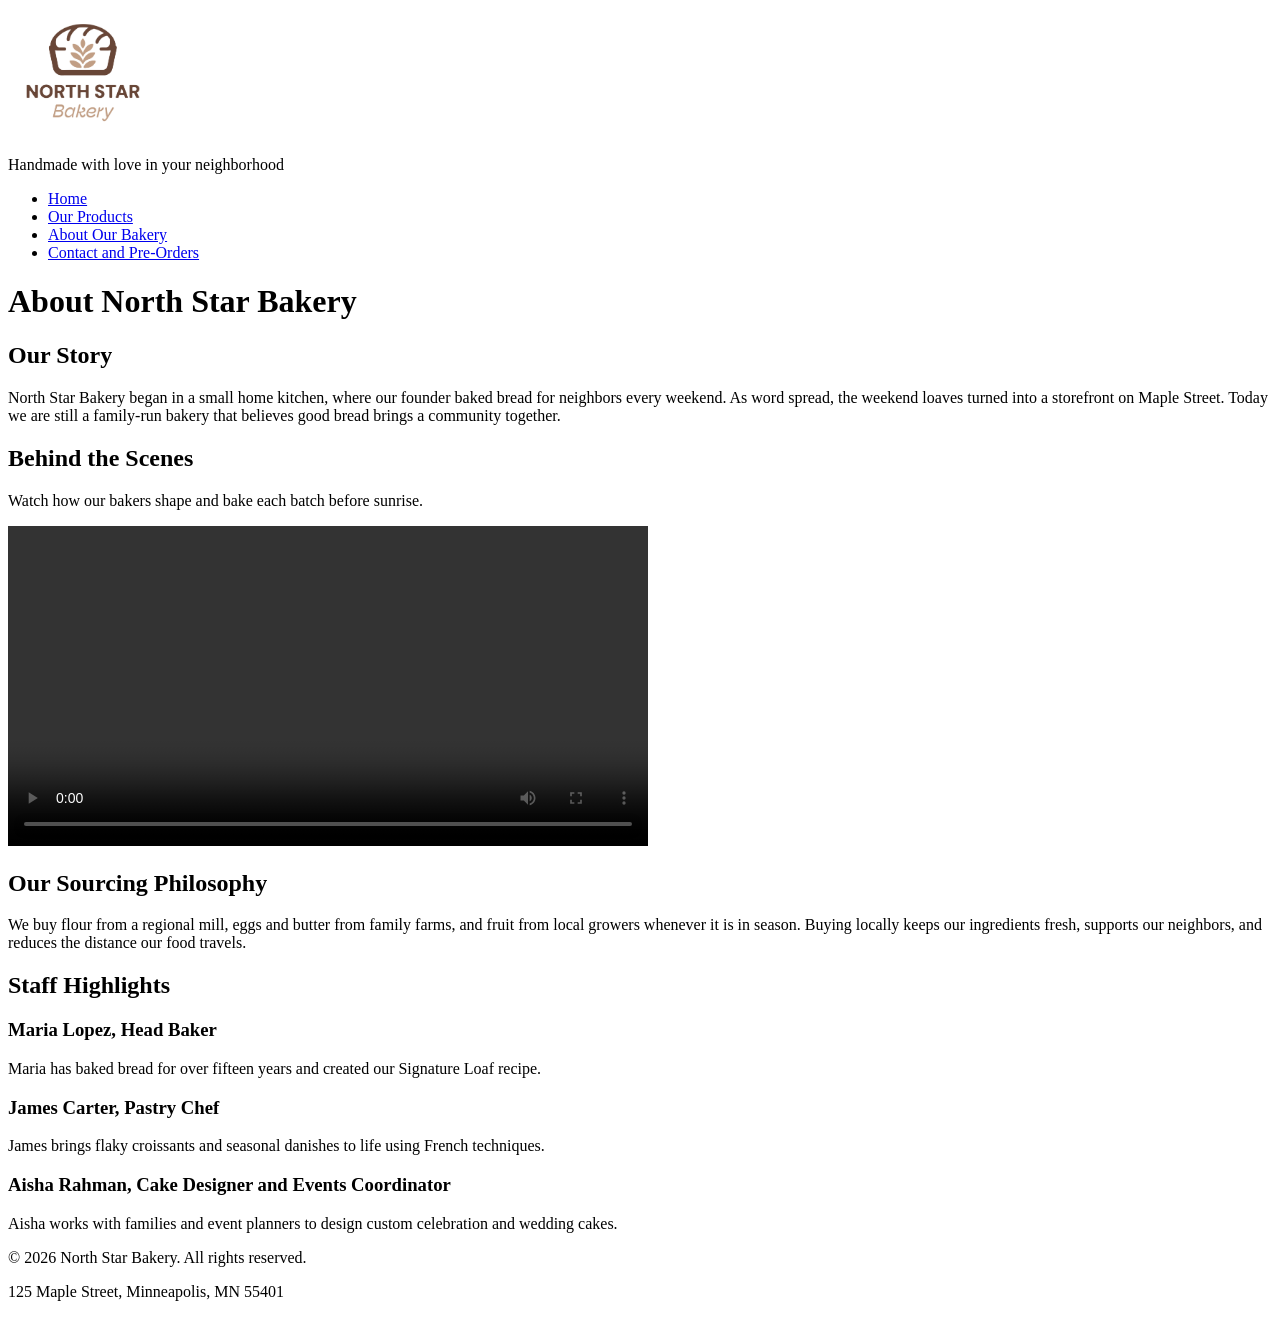
==== about.html @ 12093132 "North Star Bakery website" ====
<!DOCTYPE html>
<html lang="en">
<head>
  <meta charset="UTF-8">
  <meta name="viewport" content="width=device-width, initial-scale=1.0">
  <meta name="description" content="Learn the story of North Star Bakery, our sourcing philosophy, and the bakers behind our breads.">
  <title>About | North Star Bakery</title>
</head>
<body>
  <header>
    <img src="assets/bakery-logo_c.png" alt="North Star Bakery logo: a brown outline of a bread loaf with a wheat stalk inside, above the words North Star Bakery" width="150">
    <p>Handmade with love in your neighborhood</p>
    <nav aria-label="Main navigation">
      <ul>
        <li><a href="index.html">Home</a></li>
        <li><a href="products.html">Our Products</a></li>
        <li><a href="about.html" aria-current="page">About Our Bakery</a></li>
        <li><a href="contact.html">Contact and Pre-Orders</a></li>
      </ul>
    </nav>
  </header>

  <main>
    <h1>About North Star Bakery</h1>

    <section>
      <h2>Our Story</h2>
      <p>North Star Bakery began in a small home kitchen, where our founder baked bread for neighbors every weekend. As word spread, the weekend loaves turned into a storefront on Maple Street. Today we are still a family-run bakery that believes good bread brings a community together.</p>
    </section>

    <section>
      <h2>Behind the Scenes</h2>
      <p>Watch how our bakers shape and bake each batch before sunrise.</p>
      <video controls width="640" preload="metadata">
        <source src="assets/bakery-behind-scenes_c.mp4" type="video/mp4">
        Your browser does not support the video element. This video shows our bakers mixing dough, shaping loaves by hand, and pulling fresh bread from the oven early in the morning. You can <a href="assets/bakery-behind-scenes_c.mp4">download the behind-the-scenes video</a> instead.
      </video>
    </section>

    <section>
      <h2>Our Sourcing Philosophy</h2>
      <p>We buy flour from a regional mill, eggs and butter from family farms, and fruit from local growers whenever it is in season. Buying locally keeps our ingredients fresh, supports our neighbors, and reduces the distance our food travels.</p>
    </section>

    <section>
      <h2>Staff Highlights</h2>
      <article>
        <h3>Maria Lopez, Head Baker</h3>
        <p>Maria has baked bread for over fifteen years and created our Signature Loaf recipe.</p>
      </article>
      <article>
        <h3>James Carter, Pastry Chef</h3>
        <p>James brings flaky croissants and seasonal danishes to life using French techniques.</p>
      </article>
      <article>
        <h3>Aisha Rahman, Cake Designer and Events Coordinator</h3>
        <p>Aisha works with families and event planners to design custom celebration and wedding cakes.</p>
      </article>
    </section>
  </main>

  <footer>
    <p>&copy; 2026 North Star Bakery. All rights reserved.</p>
    <p>125 Maple Street, Minneapolis, MN 55401</p>
  </footer>
</body>
</html>
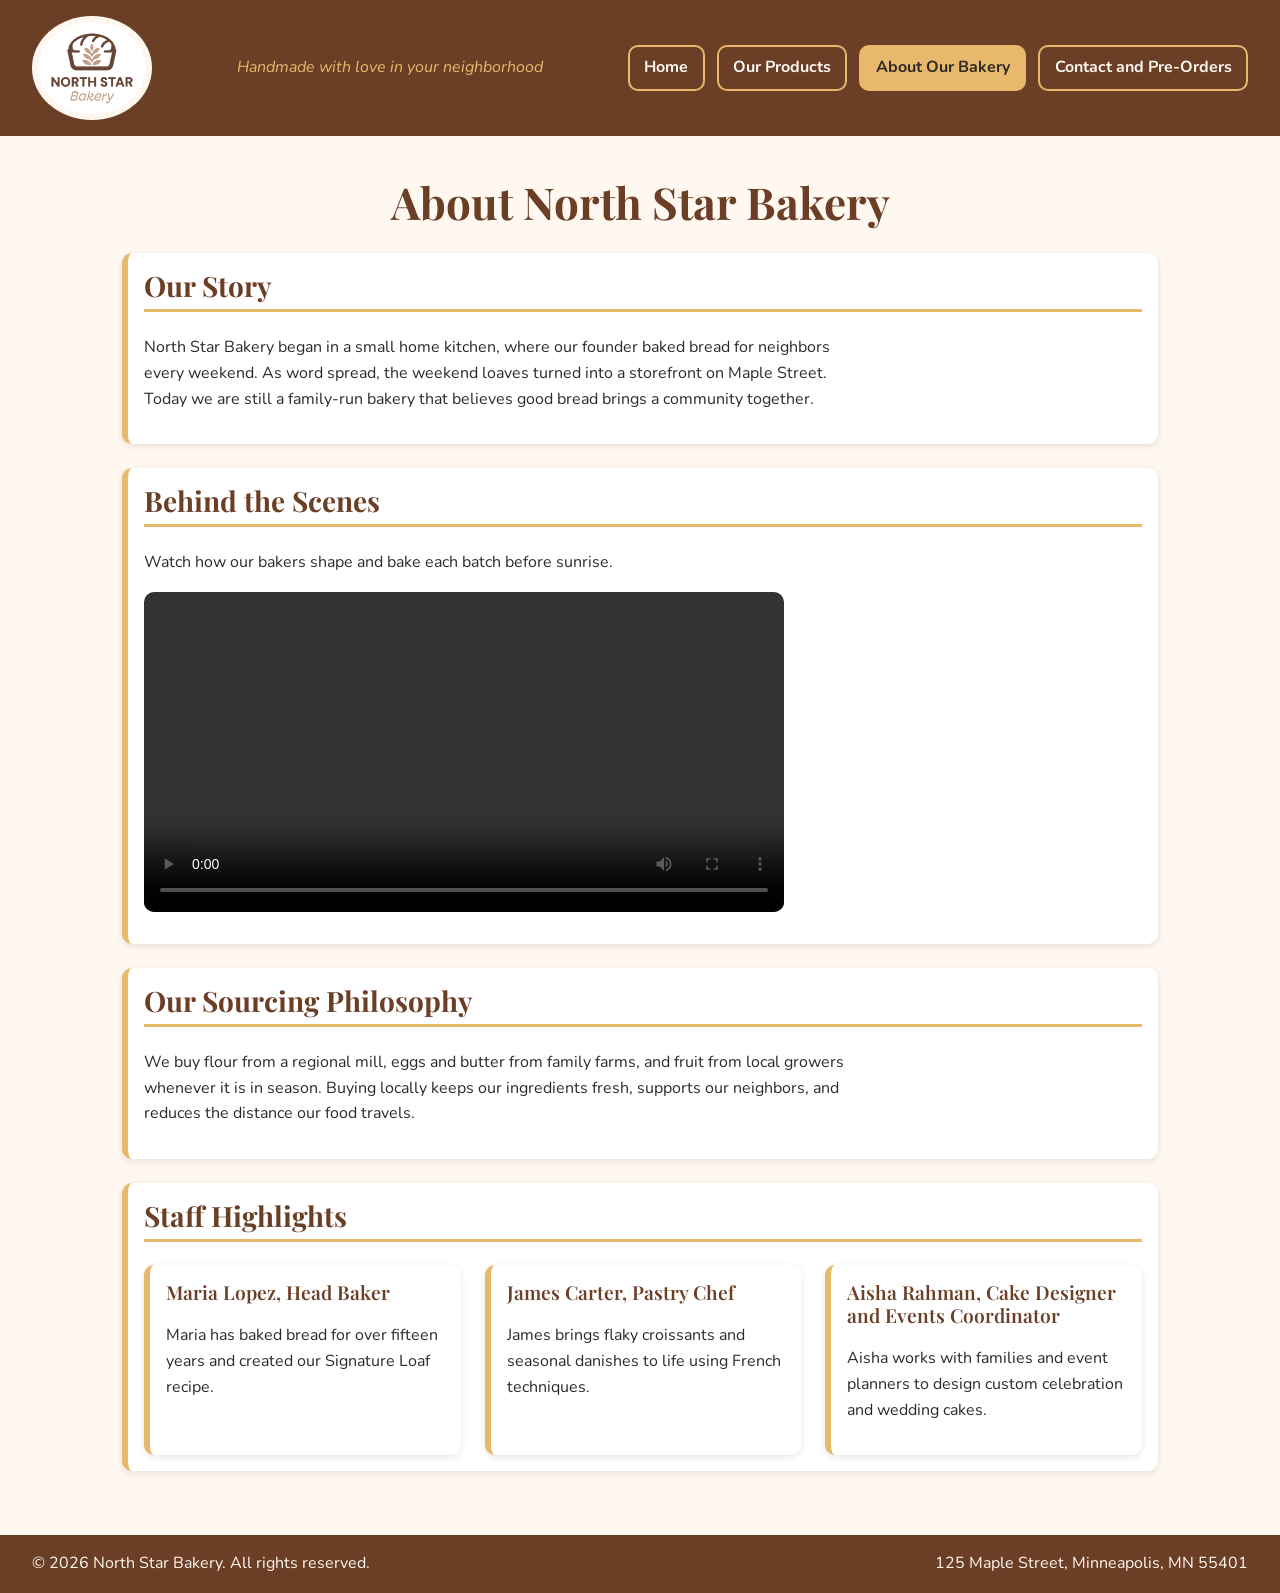
==== commit 5f03e04b: "Add CSS visual design and responsive layout" ====
--- a/about.html
+++ b/about.html
@@ -5,6 +5,10 @@
   <meta name="viewport" content="width=device-width, initial-scale=1.0">
   <meta name="description" content="Learn the story of North Star Bakery, our sourcing philosophy, and the bakers behind our breads.">
   <title>About | North Star Bakery</title>
+  <link rel="preconnect" href="https://fonts.googleapis.com">
+  <link rel="preconnect" href="https://fonts.gstatic.com" crossorigin>
+  <link rel="stylesheet" href="https://fonts.googleapis.com/css2?family=Nunito:wght@400;700&family=Playfair+Display:wght@600;700&display=swap">
+  <link rel="stylesheet" href="css/styles.css">
 </head>
 <body>
   <header>
@@ -44,6 +48,7 @@
 
     <section>
       <h2>Staff Highlights</h2>
+      <div class="row">
       <article>
         <h3>Maria Lopez, Head Baker</h3>
         <p>Maria has baked bread for over fifteen years and created our Signature Loaf recipe.</p>
@@ -56,6 +61,7 @@
         <h3>Aisha Rahman, Cake Designer and Events Coordinator</h3>
         <p>Aisha works with families and event planners to design custom celebration and wedding cakes.</p>
       </article>
+      </div>
     </section>
   </main>
 
--- a/css/styles.css
+++ b/css/styles.css
@@ -0,0 +1,380 @@
+/* ==========================================================
+   North Star Bakery - Main Stylesheet
+   Mobile-first design: base styles target small screens,
+   and media queries adjust the layout for larger screens.
+
+   Color palette (4 colors):
+     Cream        #FFF8F0  - page background
+     Brown        #6B3E26  - header, footer, headings, buttons
+     Golden Wheat #E8B86D  - accents, borders, highlights
+     Charcoal     #2F2A26  - body text
+   Fonts (2 families):
+     Headings: "Playfair Display", serif
+     Body:     "Nunito", sans-serif
+   ========================================================== */
+
+:root {
+  --cream: #FFF8F0;
+  --brown: #6B3E26;
+  --wheat: #E8B86D;
+  --charcoal: #2F2A26;
+  --heading-font: "Playfair Display", Georgia, serif;
+  --body-font: "Nunito", Arial, sans-serif;
+  --space: 1rem;
+  --radius: 10px;
+}
+
+/* ---------- Base ---------- */
+* {
+  box-sizing: border-box;
+}
+
+body {
+  margin: 0;
+  background-color: var(--cream);
+  color: var(--charcoal);
+  font-family: var(--body-font);
+  font-size: 1rem;
+  line-height: 1.6;
+}
+
+img,
+video {
+  max-width: 100%;
+  height: auto;
+  display: block;
+}
+
+audio {
+  width: 100%;
+  margin-top: 0.5rem;
+}
+
+/* ---------- Typography and visual hierarchy ---------- */
+h1,
+h2,
+h3 {
+  font-family: var(--heading-font);
+  color: var(--brown);
+  line-height: 1.2;
+  margin-top: 0;
+}
+
+h1 {
+  font-size: 2rem;
+  font-weight: 700;
+  text-align: center;
+  margin-bottom: calc(var(--space) * 1.5);
+}
+
+h2 {
+  font-size: 1.5rem;
+  font-weight: 700;
+  padding-bottom: 0.4rem;
+  border-bottom: 3px solid var(--wheat);
+}
+
+h3 {
+  font-size: 1.2rem;
+  font-weight: 600;
+}
+
+p,
+li {
+  max-width: 70ch;
+}
+
+strong {
+  color: var(--brown);
+}
+
+a {
+  color: var(--brown);
+  font-weight: 700;
+}
+
+a:hover,
+a:focus {
+  color: var(--charcoal);
+  background-color: var(--wheat);
+}
+
+/* Visible keyboard focus for accessibility */
+a:focus-visible,
+button:focus-visible,
+input:focus-visible,
+select:focus-visible,
+textarea:focus-visible {
+  outline: 3px solid var(--wheat);
+  outline-offset: 2px;
+}
+
+/* ---------- Header and navigation ---------- */
+header {
+  background-color: var(--brown);
+  color: var(--cream);
+  padding: var(--space);
+  display: flex;
+  flex-direction: column;
+  align-items: center;
+  gap: 0.5rem;
+  text-align: center;
+}
+
+header img {
+  width: 120px;
+  background-color: var(--cream);
+  border-radius: 50%;
+  padding: 0.4rem;
+}
+
+header p {
+  margin: 0;
+  font-style: italic;
+  color: var(--wheat);
+}
+
+nav {
+  width: 100%;
+}
+
+nav ul {
+  list-style: none;
+  margin: 0;
+  padding: 0;
+  display: flex;
+  flex-direction: column;
+  gap: 0.5rem;
+}
+
+nav a {
+  display: block;
+  padding: 0.75rem 1rem;
+  color: var(--cream);
+  text-decoration: none;
+  border: 2px solid var(--wheat);
+  border-radius: var(--radius);
+}
+
+nav a:hover,
+nav a:focus,
+nav a[aria-current="page"] {
+  background-color: var(--wheat);
+  color: var(--charcoal);
+}
+
+/* ---------- Main content ---------- */
+main {
+  width: 100%;
+  max-width: 1100px;
+  margin: 0 auto;
+  padding: calc(var(--space) * 1.5) var(--space);
+}
+
+section,
+article {
+  background-color: #FFFFFF;
+  border-left: 6px solid var(--wheat);
+  border-radius: var(--radius);
+  padding: var(--space);
+  margin-bottom: calc(var(--space) * 1.5);
+  box-shadow: 0 2px 6px rgba(47, 42, 38, 0.12);
+}
+
+section img,
+picture img,
+figure img,
+video {
+  border-radius: var(--radius);
+  margin: var(--space) 0;
+}
+
+figure {
+  margin: var(--space) 0;
+}
+
+figcaption {
+  font-style: italic;
+  font-size: 0.95rem;
+  padding: 0.5rem 0.75rem;
+  border-left: 4px solid var(--brown);
+}
+
+/* Flexible rows: stacked on phones, side by side on larger screens */
+.row {
+  display: flex;
+  flex-direction: column;
+  gap: calc(var(--space) * 1.5);
+}
+
+.row > section,
+.row > article,
+.row > div {
+  flex: 1;
+  margin-bottom: 0;
+}
+
+.row + section,
+.row + .row {
+  margin-top: calc(var(--space) * 1.5);
+}
+
+.cta {
+  display: inline-block;
+  margin-top: 0.5rem;
+  padding: 0.6rem 1.2rem;
+  background-color: var(--brown);
+  color: var(--cream);
+  border-radius: var(--radius);
+  text-decoration: none;
+}
+
+.cta:hover,
+.cta:focus {
+  background-color: var(--wheat);
+  color: var(--charcoal);
+}
+
+address {
+  font-style: normal;
+  margin-bottom: var(--space);
+}
+
+/* ---------- Form ---------- */
+form {
+  display: flex;
+  flex-direction: column;
+  gap: var(--space);
+}
+
+fieldset {
+  border: 2px solid var(--wheat);
+  border-radius: var(--radius);
+  padding: var(--space);
+  margin: 0;
+}
+
+legend {
+  font-family: var(--heading-font);
+  font-weight: 700;
+  color: var(--brown);
+  padding: 0 0.5rem;
+}
+
+form p {
+  display: flex;
+  flex-direction: column;
+  margin: 0 0 var(--space);
+  max-width: none;
+}
+
+label {
+  font-weight: 700;
+  margin-bottom: 0.3rem;
+}
+
+input,
+select,
+textarea {
+  font-family: var(--body-font);
+  font-size: 1rem;
+  padding: 0.6rem;
+  border: 2px solid var(--charcoal);
+  border-radius: 6px;
+  background-color: #FFFFFF;
+  color: var(--charcoal);
+  width: 100%;
+}
+
+button {
+  font-family: var(--body-font);
+  font-size: 1.1rem;
+  font-weight: 700;
+  padding: 0.8rem 1.5rem;
+  background-color: var(--brown);
+  color: var(--cream);
+  border: none;
+  border-radius: var(--radius);
+  cursor: pointer;
+  width: 100%;
+}
+
+button:hover,
+button:focus {
+  background-color: var(--wheat);
+  color: var(--charcoal);
+}
+
+/* ---------- Footer ---------- */
+footer {
+  background-color: var(--brown);
+  color: var(--cream);
+  text-align: center;
+  padding: var(--space);
+  display: flex;
+  flex-direction: column;
+  gap: 0.25rem;
+}
+
+footer p {
+  margin: 0;
+  max-width: none;
+}
+
+/* ==========================================================
+   Larger screens (tablets and desktops)
+   ========================================================== */
+@media (min-width: 768px) {
+  header {
+    flex-direction: row;
+    flex-wrap: wrap;
+    justify-content: space-between;
+    text-align: left;
+    padding: var(--space) calc(var(--space) * 2);
+  }
+
+  nav {
+    width: auto;
+  }
+
+  nav ul {
+    flex-direction: row;
+    gap: 0.75rem;
+  }
+
+  nav a {
+    padding: 0.5rem 0.9rem;
+  }
+
+  h1 {
+    font-size: 2.75rem;
+  }
+
+  h2 {
+    font-size: 1.75rem;
+  }
+
+  main {
+    padding: calc(var(--space) * 2.5) calc(var(--space) * 2);
+  }
+
+  .row {
+    flex-direction: row;
+    align-items: stretch;
+  }
+
+  .row > .wide {
+    flex: 2;
+  }
+
+  button {
+    width: auto;
+    align-self: flex-start;
+  }
+
+  footer {
+    flex-direction: row;
+    justify-content: space-between;
+    padding: var(--space) calc(var(--space) * 2);
+  }
+}
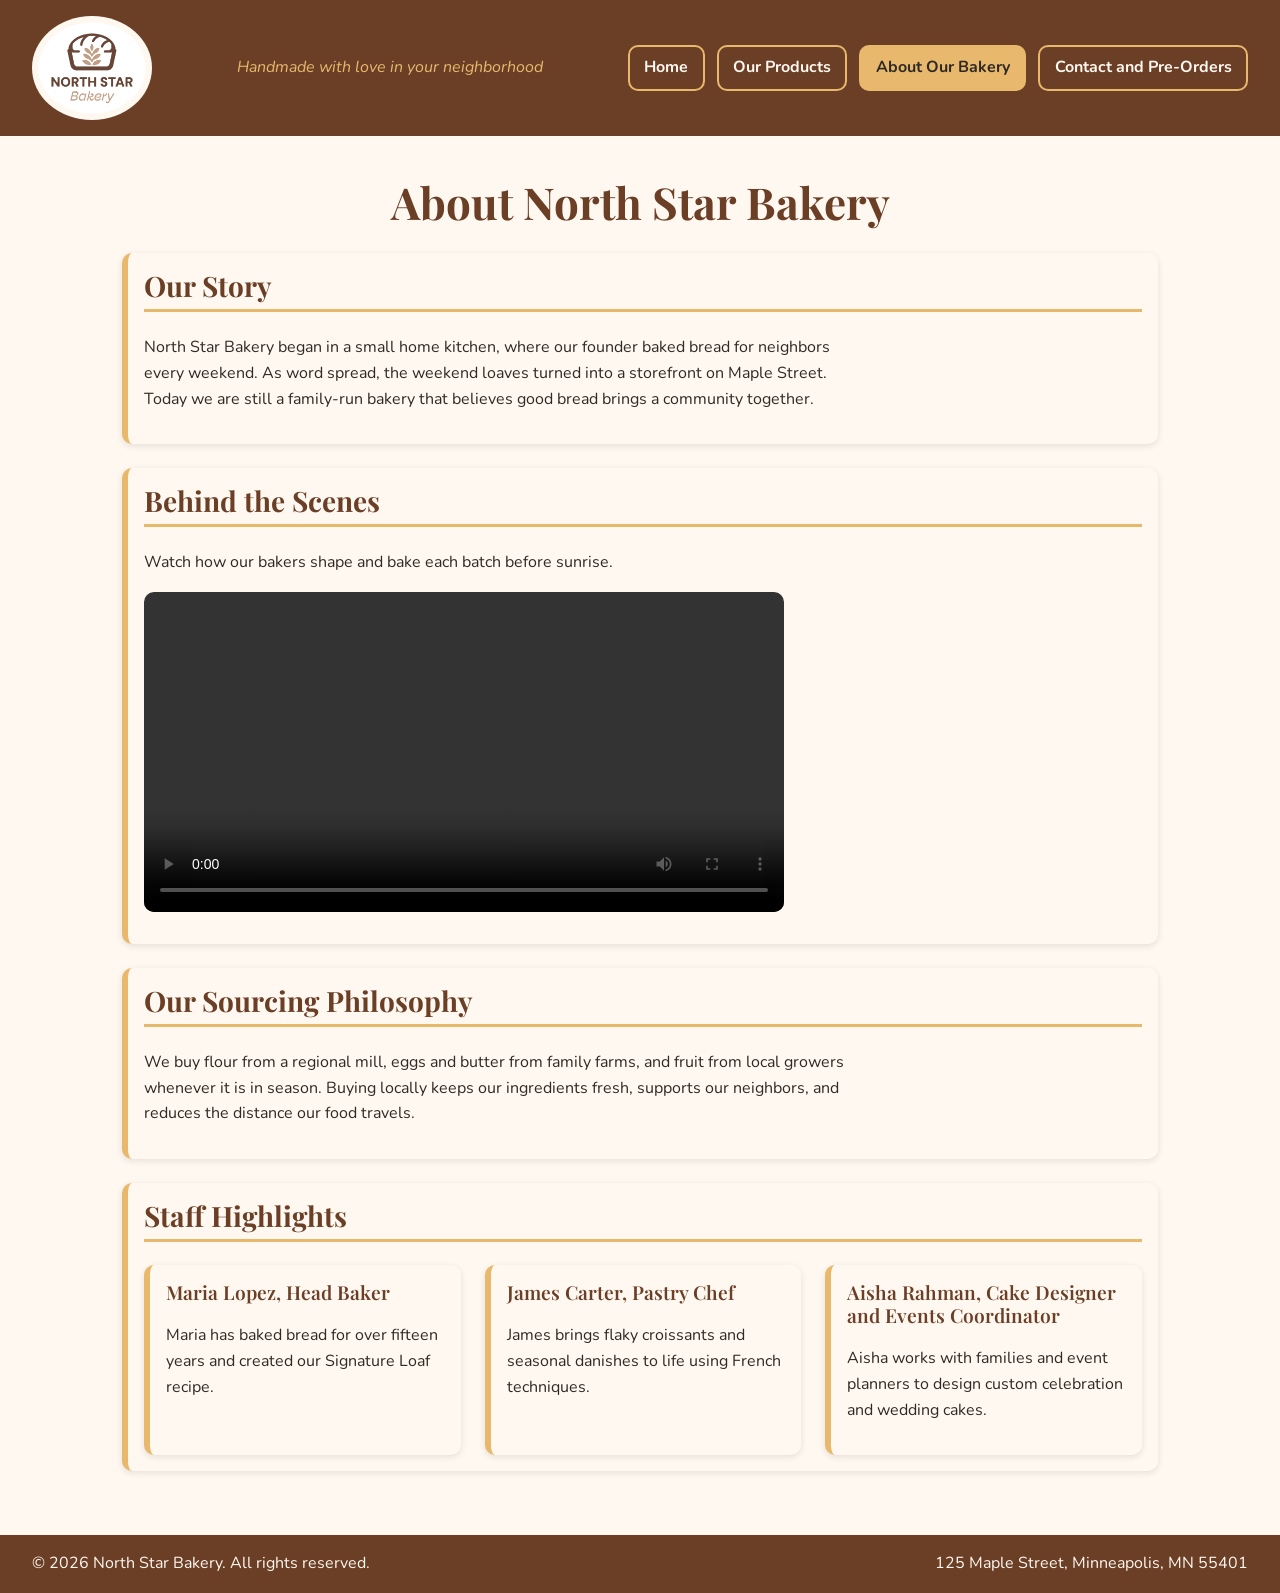
==== commit 8b481424: "Add pre-order list feature, JavaScript form validation, and localStorage" ====
--- a/about.html
+++ b/about.html
@@ -9,6 +9,7 @@
   <link rel="preconnect" href="https://fonts.gstatic.com" crossorigin>
   <link rel="stylesheet" href="https://fonts.googleapis.com/css2?family=Nunito:wght@400;700&family=Playfair+Display:wght@600;700&display=swap">
   <link rel="stylesheet" href="css/styles.css">
+  <script src="js/script.js" defer></script>
 </head>
 <body>
   <header>
--- a/css/styles.css
+++ b/css/styles.css
@@ -173,7 +173,7 @@
 
 section,
 article {
-  background-color: #FFFFFF;
+  background-color: var(--cream);
   border-left: 6px solid var(--wheat);
   border-radius: var(--radius);
   padding: var(--space);
@@ -281,7 +281,7 @@
   padding: 0.6rem;
   border: 2px solid var(--charcoal);
   border-radius: 6px;
-  background-color: #FFFFFF;
+  background-color: var(--cream);
   color: var(--charcoal);
   width: 100%;
 }
@@ -378,3 +378,105 @@
     padding: var(--space) calc(var(--space) * 2);
   }
 }
+
+/* ==========================================================
+   Touchstone 4: JavaScript feature and validation styles
+   (same 4-color palette)
+   ========================================================== */
+[hidden] {
+  display: none !important;
+}
+
+/* Product "Add to My Pre-Order List" buttons */
+li[data-product] {
+  margin-bottom: 0.75rem;
+}
+
+.list-button,
+.secondary-button,
+.remove-button {
+  display: inline-block;
+  width: auto;
+  margin: 0.4rem 0 0;
+  padding: 0.4rem 0.9rem;
+  font-size: 0.95rem;
+  background-color: var(--cream);
+  color: var(--brown);
+  border: 2px solid var(--brown);
+}
+
+.list-button {
+  display: block;
+  margin-top: 0.4rem;
+}
+
+.list-button.added {
+  background-color: var(--brown);
+  color: var(--cream);
+}
+
+.remove-button {
+  margin-left: 0.5rem;
+  padding: 0.2rem 0.6rem;
+  font-size: 0.85rem;
+}
+
+/* Pre-Order List panel */
+#preorder-list {
+  border: 3px solid var(--brown);
+  border-left-width: 10px;
+}
+
+#preorder-items {
+  padding-left: 1.2rem;
+}
+
+#preorder-actions {
+  display: flex;
+  flex-direction: column;
+  gap: 0.75rem;
+  max-width: none;
+}
+
+/* Form validation feedback */
+.error {
+  display: block;
+  margin-top: 0.3rem;
+  font-weight: 700;
+  color: var(--brown);
+}
+
+.error:not(:empty) {
+  padding: 0.3rem 0.6rem;
+  background-color: var(--wheat);
+  color: var(--charcoal);
+  border-radius: 6px;
+}
+
+.error:not(:empty)::before {
+  content: "⚠ ";
+}
+
+input.invalid,
+select.invalid,
+textarea.invalid {
+  border: 3px solid var(--brown);
+  outline: 3px dashed var(--wheat);
+}
+
+.notice,
+.success {
+  padding: 0.75rem 1rem;
+  border-radius: var(--radius);
+  font-weight: 700;
+  border: 2px solid var(--brown);
+  background-color: var(--wheat);
+  color: var(--charcoal);
+}
+
+@media (min-width: 768px) {
+  #preorder-actions {
+    flex-direction: row;
+    align-items: center;
+  }
+}
